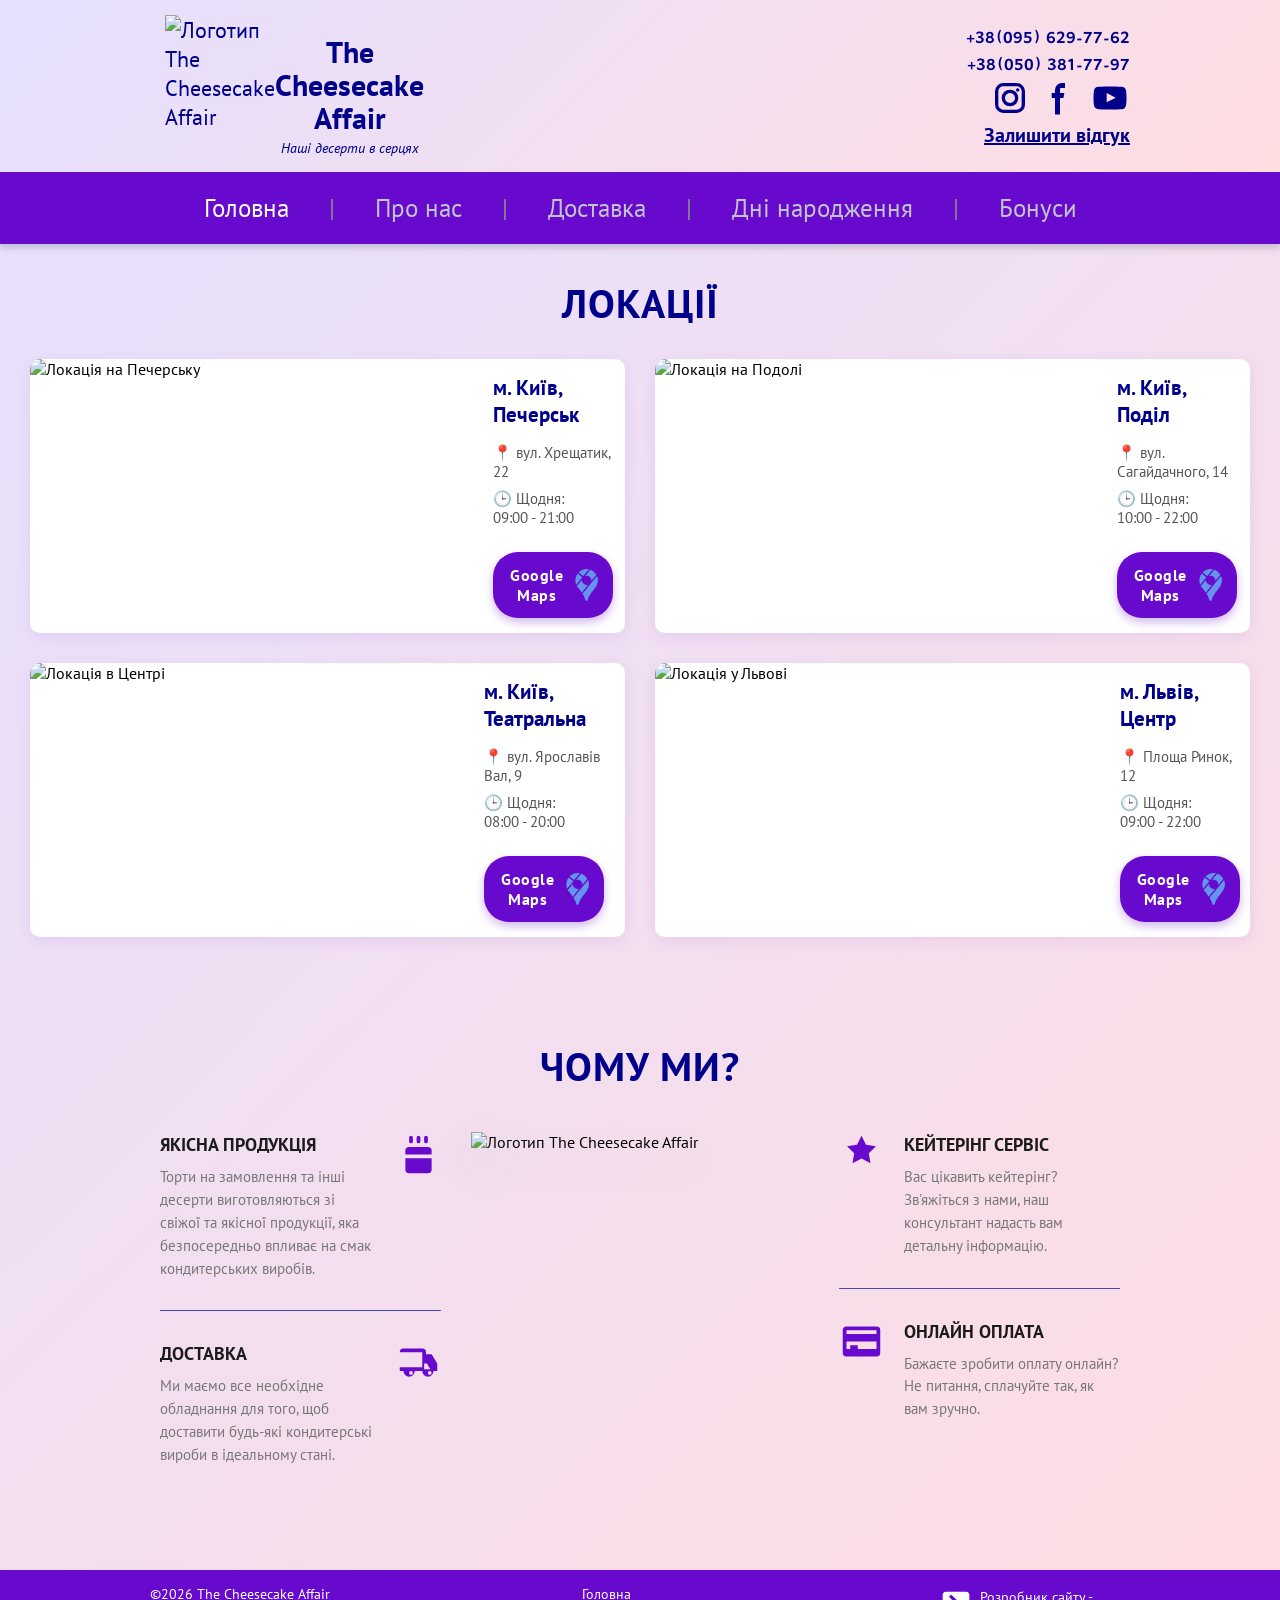
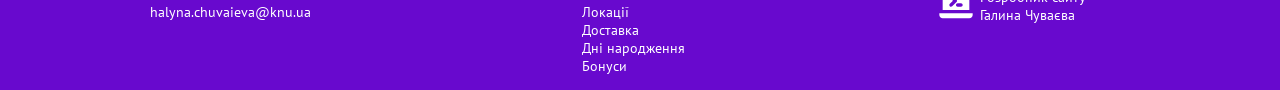
==== about-us.html @ 84120f02 "add delivery page" ====
<!DOCTYPE html>
<html lang="en">

<head>
    <meta charset="UTF-8">
    <meta name="viewport" content="width=device-width, initial-scale=1.0">
    <title>The Cheesecake Affair</title>

    <link rel="icon" type="image/png" href="https://pngimg.com/d/vinyl_PNG95.png">
    <link rel="stylesheet" href="./styles/header.css">
    <link rel="stylesheet" href="./styles/navbar.css">
    <link rel="stylesheet" href="./styles/slider.css">
    <link rel="stylesheet" href="./styles/content.css">
    <link rel="stylesheet" href="./styles/text-block.css">
    <link rel="stylesheet" href="./styles/footer.css">
    <link rel="stylesheet" href="./styles/pagination.css">
    <link rel="stylesheet" href="./styles/feedback.css">
    <link rel="stylesheet" href="./styles/list.css">
    <link rel="stylesheet" href="./styles/about-us.css">


     <link rel="preconnect" href="https://fonts.googleapis.com">
<link rel="preconnect" href="https://fonts.gstatic.com" crossorigin>
<link href="https://fonts.googleapis.com/css2?family=PT+Sans:ital,wght@0,400;0,700;1,400;1,700&display=swap" rel="stylesheet">
    

    <style>
        body {
            font-family: 'PT Sans', sans-serif;
            margin: 0;
            padding: 0;
            display: flex;
            flex-direction: column;
            justify-content: space-between;
            min-height: 100vh;
            background: linear-gradient(135deg, #e5e0ff 0%, #ffdde1 100%);
        }
        
        .hidden {
            display: none;
        }

        ul li a {
            text-decoration: none;
            color: #222;
            transition: transform 0.2s ease, color 0.2s ease;
            display: inline-block;

        }

        ul li a:hover {
            transform: scale(1.05);
            color: #f3f0f0;
        }
    </style>
</head>

<body>
    <div class="overlay"></div>
    <header>
        <div class="logo_block">
            <img src="https://static.vecteezy.com/system/resources/previews/075/556/214/non_2x/blueberry-cheesecake-slice-creamy-dessert-bakery-style-treat-free-png.png" width="140" height="140" alt="Логотип The Cheesecake Affair">
            <div class="name">
                <h1 class="confectionery-name">The Cheesecake Affair</h1>
                <p class="text">Наші десерти в серцях</p>
            </div>
        </div>
        <div class="contact-block">
            <p class="phone">+38(095) 629-77-62</p>
            <p class="phone">+38(050) 381-77-97</p>
            <div class="socials">
                <a class="social-link">
                    <svg class="icon w-6 h-6 text-gray-800 dark:text-white" aria-hidden="true" xmlns="http://www.w3.org/2000/svg" width="40" height="40" fill="none" viewBox="0 0 24 24">
  <path fill-rule="evenodd" d="M3 8a5 5 0 0 1 5-5h8a5 5 0 0 1 5 5v8a5 5 0 0 1-5 5H8a5 5 0 0 1-5-5V8Zm5-3a3 3 0 0 0-3 3v8a3 3 0 0 0 3 3h8a3 3 0 0 0 3-3V8a3 3 0 0 0-3-3H8Zm7.597 2.214a1 1 0 0 1 1-1h.01a1 1 0 1 1 0 2h-.01a1 1 0 0 1-1-1ZM12 9a3 3 0 1 0 0 6 3 3 0 0 0 0-6Zm-5 3a5 5 0 1 1 10 0 5 5 0 0 1-10 0Z" clip-rule="evenodd"/>
</svg>

                </a>
                <a class="social-link">
                    <svg class="icon w-6 h-6 text-gray-800 dark:text-white" aria-hidden="true" xmlns="http://www.w3.org/2000/svg" width="40" height="40" fill="currentColor" viewBox="0 0 24 24">
  <path fill-rule="evenodd" d="M13.135 6H15V3h-1.865a4.147 4.147 0 0 0-4.142 4.142V9H7v3h2v9.938h3V12h2.021l.592-3H12V6.591A.6.6 0 0 1 12.592 6h.543Z" clip-rule="evenodd"/>
</svg>
                </a>
                <a class="social-link">
                    <svg class="icon w-6 h-6 text-gray-800 dark:text-white" aria-hidden="true" xmlns="http://www.w3.org/2000/svg" width="40" height="40" fill="currentColor" viewBox="0 0 24 24">
  <path  fill-rule="evenodd" d="M21.7 8.037a4.26 4.26 0 0 0-.789-1.964 2.84 2.84 0 0 0-1.984-.839c-2.767-.2-6.926-.2-6.926-.2s-4.157 0-6.928.2a2.836 2.836 0 0 0-1.983.839 4.225 4.225 0 0 0-.79 1.965 30.146 30.146 0 0 0-.2 3.206v1.5a30.12 30.12 0 0 0 .2 3.206c.094.712.364 1.39.784 1.972.604.536 1.38.837 2.187.848 1.583.151 6.731.2 6.731.2s4.161 0 6.928-.2a2.844 2.844 0 0 0 1.985-.84 4.27 4.27 0 0 0 .787-1.965 30.12 30.12 0 0 0 .2-3.206v-1.516a30.672 30.672 0 0 0-.202-3.206Zm-11.692 6.554v-5.62l5.4 2.819-5.4 2.801Z" clip-rule="evenodd"/>
</svg>

                </a>
            </div>
            <a class="feedback text" href="#">Залишити відгук</a>
        </div>
    </header>

    <nav class="navbar">
        <div class="burger-menu" id="burger-menu">
            <span></span>
            <span></span>
            <span></span>
        </div>
        <div class="menu">
            <ul>
                <li><a class="active" href="index.html">Головна</a></li>
                <li class="separator">|</li>
                <li><a href="about-us.html">Про нас</a></li>
                <li class="separator">|</li>
                <li><a href="delivery.html">Доставка</a></li>
                <li class="separator">|</li>
                <li><a href="#">Дні народження</a></li>
                <li class="separator">|</li>
                <li><a href="#">Бонуси</a></li>
            </ul>

        </div>
    </nav>
<h2 class="page-title">Локації</h2>
        <div class="locations-grid">
            <div class="loc-card" data-city="kyiv" data-district="pecherskyi">
                <div class="loc-img-wrapper">
                    <img src="https://images.unsplash.com/photo-1554118811-1e0d58224f24?auto=format&fit=crop&q=80&w=800" alt="Локація на Печерську" class="loc-img">
                </div>
                <div class="loc-info">
                    <h3>м. Київ, Печерськ</h3>
                    <p>
                        <span class="address">вул. Хрещатик, 22</span>
                        <span class="time">Щодня: <br />09:00 - 21:00</span>
                    </p>
<a href="https://maps.google.com" target="_blank" class="loc-btn">Google Maps <svg xmlns="http://www.w3.org/2000/svg" fill="#6495ED" x="0px" y="0px" width="50" height="50" viewBox="0 0 50 50">
<path d="M28.292 1.326C27.226 1.116 26.127 1 25 1c-4.71 0-8.98 1.93-12.06 5.04l6.92 5.592L28.292 1.326zM18.595 13.178L11.62 7.55C9.35 10.43 8 14.07 8 18c0 2.281.452 4.487 1.304 6.534L18.595 13.178zM22.608 11.432C23.353 11.159 24.154 11 25 11c3.87 0 7 3.13 7 7 0 .338-.032.667-.078.992l7.772-9.499c-2.058-3.539-5.348-6.268-9.285-7.595L22.608 11.432zM27.341 24.591C26.608 24.851 25.822 25 25 25c-3.87 0-7-3.13-7-7 0-.354.034-.7.084-1.039l-7.803 9.537c.386.666.809 1.315 1.289 1.932.37.5.87 1.14 1.45 1.89 1.267 1.633 2.959 3.816 4.59 6.164L27.341 24.591zM18.778 38.215c2.082 3.184 3.852 6.497 4.172 9.055.14.99.99 1.73 1.99 1.73 1.02 0 1.87-.75 1.99-1.75.61-4.83 6.57-12.48 9.78-16.6.56-.72 1.05-1.35 1.5-1.94C40.65 25.69 42 21.89 42 18c0-2.322-.471-4.536-1.319-6.555L18.778 38.215z"></path>
</svg></a>                </div>
            </div>

            <div class="loc-card" data-city="kyiv" data-district="podilskyi">
                <div class="loc-img-wrapper">
                    <img src="https://cdn.informator.ua/@dp/media/ua/2021/07/14/60ee869f8b6e09.24985753.jpg" alt="Локація на Подолі" class="loc-img">
                </div>
                <div class="loc-info">
                    <h3>м. Київ, Поділ</h3>
                    <p>
                        <span class="address">вул. Сагайдачного, 14</span>
                        <span class="time">Щодня: <br />10:00 - 22:00</span>
                    </p>
<a href="https://maps.google.com" target="_blank" class="loc-btn">Google Maps <svg xmlns="http://www.w3.org/2000/svg" fill="#6495ED" x="0px" y="0px" width="50" height="50" viewBox="0 0 50 50">
<path d="M28.292 1.326C27.226 1.116 26.127 1 25 1c-4.71 0-8.98 1.93-12.06 5.04l6.92 5.592L28.292 1.326zM18.595 13.178L11.62 7.55C9.35 10.43 8 14.07 8 18c0 2.281.452 4.487 1.304 6.534L18.595 13.178zM22.608 11.432C23.353 11.159 24.154 11 25 11c3.87 0 7 3.13 7 7 0 .338-.032.667-.078.992l7.772-9.499c-2.058-3.539-5.348-6.268-9.285-7.595L22.608 11.432zM27.341 24.591C26.608 24.851 25.822 25 25 25c-3.87 0-7-3.13-7-7 0-.354.034-.7.084-1.039l-7.803 9.537c.386.666.809 1.315 1.289 1.932.37.5.87 1.14 1.45 1.89 1.267 1.633 2.959 3.816 4.59 6.164L27.341 24.591zM18.778 38.215c2.082 3.184 3.852 6.497 4.172 9.055.14.99.99 1.73 1.99 1.73 1.02 0 1.87-.75 1.99-1.75.61-4.83 6.57-12.48 9.78-16.6.56-.72 1.05-1.35 1.5-1.94C40.65 25.69 42 21.89 42 18c0-2.322-.471-4.536-1.319-6.555L18.778 38.215z"></path>
</svg></a>                </div>
            </div>

            
            <div class="loc-card" data-city="lviv" data-district="halitskyi">
                <div class="loc-img-wrapper">
                    <img src="https://cdn.informator.ua/@dp/media/ua/2021/07/14/60ee8e97891278.03057909.jpg" alt="Локація в Центрі" class="loc-img">
                </div>
                <div class="loc-info">
                    <h3>м. Київ, Театральна</h3>
                    <p>
                        <span class="address">вул. Ярославів Вал, 9</span>
                        <span class="time">Щодня: <br />08:00 - 20:00</span>
                    </p>
                    <a href="https://maps.google.com" target="_blank" class="loc-btn">Google Maps <svg xmlns="http://www.w3.org/2000/svg" fill="#6495ED" x="0px" y="0px" width="50" height="50" viewBox="0 0 50 50">
<path d="M28.292 1.326C27.226 1.116 26.127 1 25 1c-4.71 0-8.98 1.93-12.06 5.04l6.92 5.592L28.292 1.326zM18.595 13.178L11.62 7.55C9.35 10.43 8 14.07 8 18c0 2.281.452 4.487 1.304 6.534L18.595 13.178zM22.608 11.432C23.353 11.159 24.154 11 25 11c3.87 0 7 3.13 7 7 0 .338-.032.667-.078.992l7.772-9.499c-2.058-3.539-5.348-6.268-9.285-7.595L22.608 11.432zM27.341 24.591C26.608 24.851 25.822 25 25 25c-3.87 0-7-3.13-7-7 0-.354.034-.7.084-1.039l-7.803 9.537c.386.666.809 1.315 1.289 1.932.37.5.87 1.14 1.45 1.89 1.267 1.633 2.959 3.816 4.59 6.164L27.341 24.591zM18.778 38.215c2.082 3.184 3.852 6.497 4.172 9.055.14.99.99 1.73 1.99 1.73 1.02 0 1.87-.75 1.99-1.75.61-4.83 6.57-12.48 9.78-16.6.56-.72 1.05-1.35 1.5-1.94C40.65 25.69 42 21.89 42 18c0-2.322-.471-4.536-1.319-6.555L18.778 38.215z"></path>
</svg></a>
                    </div>
            </div>
            <div class="loc-card" data-city="lviv" data-district="halitskyi">
                <div class="loc-img-wrapper">
                    <img src="https://cdn.informator.ua/@dp/media/ua/2021/07/14/60ee90564a2282.15821574.jpg" alt="Локація у Львові" class="loc-img">
                </div>
                <div class="loc-info">
                    <h3>м. Львів, Центр</h3>
                    <p>
                        <span class="address">Площа Ринок, 12</span>
                        <span class="time">Щодня: <br />09:00 - 22:00</span>
                    </p>
                    <a href="https://maps.google.com" target="_blank" class="loc-btn">Google Maps <svg xmlns="http://www.w3.org/2000/svg" fill="#6495ED" x="0px" y="0px" width="50" height="50" viewBox="0 0 50 50">
<path d="M28.292 1.326C27.226 1.116 26.127 1 25 1c-4.71 0-8.98 1.93-12.06 5.04l6.92 5.592L28.292 1.326zM18.595 13.178L11.62 7.55C9.35 10.43 8 14.07 8 18c0 2.281.452 4.487 1.304 6.534L18.595 13.178zM22.608 11.432C23.353 11.159 24.154 11 25 11c3.87 0 7 3.13 7 7 0 .338-.032.667-.078.992l7.772-9.499c-2.058-3.539-5.348-6.268-9.285-7.595L22.608 11.432zM27.341 24.591C26.608 24.851 25.822 25 25 25c-3.87 0-7-3.13-7-7 0-.354.034-.7.084-1.039l-7.803 9.537c.386.666.809 1.315 1.289 1.932.37.5.87 1.14 1.45 1.89 1.267 1.633 2.959 3.816 4.59 6.164L27.341 24.591zM18.778 38.215c2.082 3.184 3.852 6.497 4.172 9.055.14.99.99 1.73 1.99 1.73 1.02 0 1.87-.75 1.99-1.75.61-4.83 6.57-12.48 9.78-16.6.56-.72 1.05-1.35 1.5-1.94C40.65 25.69 42 21.89 42 18c0-2.322-.471-4.536-1.319-6.555L18.778 38.215z"></path>
</svg></a>
                    
                </div>
            </div>

        </div>

        <section class="why-us-section">
        <h2 class="page-title">Чому ми?</h2>
        <div class="why-us-container">

            <div class="why-us-col left-col">
                <div class="why-feature">
                    <div class="why-text">
                        <h3>Якісна продукція</h3>
                        <p>Торти на замовлення та інші десерти виготовляються зі свіжої та якісної продукції, яка безпосередньо впливає на смак кондитерських виробів.</p>
                    </div>
                    <div class="why-icon">
                        <svg viewBox="0 0 24 24"><path d="M12 6a1 1 0 0 0 1-1V3a1 1 0 0 0-2 0v2a1 1 0 0 0 1 1zm4 0a1 1 0 0 0 1-1V3a1 1 0 0 0-2 0v2a1 1 0 0 0 1 1zM8 6a1 1 0 0 0 1-1V3a1 1 0 0 0-2 0v2a1 1 0 0 0 1 1zm9 2H7a2 2 0 0 0-2 2v2h14v-2a2 2 0 0 0-2-2zm2 6H5v6a2 2 0 0 0 2 2h10a2 2 0 0 0 2-2v-6z"/></svg>
                    </div>
                </div>
                <div class="why-line"></div>
                <div class="why-feature">
                    <div class="why-text">
                        <h3>Доставка</h3>
                        <p>Ми маємо все необхідне обладнання для того, щоб доставити будь-які кондитерські вироби в ідеальному стані.</p>
                    </div>
                    <div class="why-icon">
                        <svg viewBox="0 0 24 24"><path d="M19 7h-3V6a2 2 0 0 0-2-2H4a2 2 0 0 0-2 2v10h2a3 3 0 0 0 6 0h4a3 3 0 0 0 6 0h2v-4l-3-5zM8 18a1 1 0 1 1 0-2 1 1 0 0 1 0 2zm10 0a1 1 0 1 1 0-2 1 1 0 0 1 0 2zm-1.5-6l1.8 3H15v-3h1.5zM2 14V6h12v8H2z"/></svg>
                    </div>
                </div>
            </div>

            <div class="why-us-image">
            <img src="https://static.vecteezy.com/system/resources/previews/075/556/214/non_2x/blueberry-cheesecake-slice-creamy-dessert-bakery-style-treat-free-png.png" width="140" height="140" alt="Логотип The Cheesecake Affair">
            </div>

            <div class="why-us-col right-col">
                <div class="why-feature">
                    <div class="why-icon">
                        <!-- Іконка Зірки (Кейтерінг) -->
                        <svg viewBox="0 0 24 24"><path d="M12 2l2.4 4.8 5.3.8-3.8 3.7.9 5.3-4.8-2.5-4.8 2.5.9-5.3-3.8-3.7 5.3-.8z"/></svg>
                    </div>
                    <div class="why-text">
                        <h3>Кейтерінг сервіс</h3>
                        <p>Вас цікавить кейтерінг? Зв'яжіться з нами, наш консультант надасть вам детальну інформацію.</p>
                    </div>
                </div>
                <div class="why-line"></div>
                <div class="why-feature">
                    <div class="why-icon">
                        <!-- Іконка Картки (Оплата) -->
                        <svg viewBox="0 0 24 24"><path d="M20 4H4a2 2 0 0 0-2 2v12a2 2 0 0 0 2 2h16a2 2 0 0 0 2-2V6a2 2 0 0 0-2-2zM4 6h16v2H4V6zm0 10v-4h16v4H4zm2-2h4v2H6v-2z"/></svg>
                    </div>
                    <div class="why-text">
                        <h3>Онлайн оплата</h3>
                        <p>Бажаєте зробити оплату онлайн? Не питання, сплачуйте так, як вам зручно.</p>
                    </div>
                </div>
            </div>

        </div>
    </section>

        <footer>
        <div>
            <a href="/index.html" class="confectionery-name">©2026 The Cheesecake Affair<br /></a>
            <a type="email">halyna.chuvaieva@knu.ua</a>
        </div>
        <div class="navigation">
            <ul>
                <li><a href="index.html">Головна</a></li>
                <li><a href="cart.html">Локації</a></li>
                <li><a href="delivery.html">Доставка</a></li>
                <li><a href="">Дні народження</a></li>
                <li><a href="">Бонуси</a></li>
            </ul>
        </div>
        <div class="contact-block">
            <a target="_blank" href="https://www.instagram.com/chuvaieva_halyna/"><svg class="w-6 h-6 text-gray-800 dark:text-white" aria-hidden="true" xmlns="http://www.w3.org/2000/svg" width="40" height="40" fill="currentColor" viewBox="0 0 24 24">
  <path fill-rule="evenodd" d="M4 5.78571C4 4.80909 4.78639 4 5.77778 4H18.2222C19.2136 4 20 4.80909 20 5.78571V15H4V5.78571ZM12 12c0-.5523.4477-1 1-1h2c.5523 0 1 .4477 1 1s-.4477 1-1 1h-2c-.5523 0-1-.4477-1-1ZM8.27586 6.31035c.38089-.39993 1.01387-.41537 1.4138-.03449l2.62504 2.5c.1981.18875.3103.45047.3103.72414 0 .27368-.1122.5354-.3103.7241l-2.62504 2.5c-.39993.3809-1.03291.3655-1.4138-.0344-.38088-.4-.36544-1.033.03449-1.4138L10.175 9.5 8.31035 7.72414c-.39993-.38089-.41537-1.01386-.03449-1.41379Z" clip-rule="evenodd"/>
  <path d="M2 17v1c0 1.1046.89543 2 2 2h16c1.1046 0 2-.8954 2-2v-1H2Z"/>
</svg></a>

            <p>Розробник сайту - Галина Чуваєва</p>
            </ul>
        </div>
    </footer>


    <div class="feedback-container">
        <button class="close-window">✖</button>
        <form class="feedback-form">
            <h2>Feedback</h2>

            <label for="name">Name *</label>
            <input type="text" placeholder="Enter your name" required>
            <label for="phone">Phone number *</label>
            <input type="phone" placeholder="Enter your number" required>
            <label for="email">Email *</label>
            <input type="email" placeholder="Enter your email" required>
            <label for="message">Comment *</label>
            <textarea type="message" name="" id=""></textarea>
            <button class="feedback-send" place="Leave the comment">Send</button>
        </form>
    </div>
<script src="./script.js"></script>

</body>

</html>
---- styles/header.css ----
@font-face {
    font-family: 'MyPhoneFont';
    src: url('../fonts/Ramsina-Regular.woff') format('woff');
    font-weight: normal;
    font-style: normal;
}

header {
    position: relative;
    left: 0;
    top: 0;
    margin: 0;
    width: 100%;
    background-color: white;
    display: flex;
    flex-direction: row;
    gap: 10px;
    justify-content: space-between; 
    box-sizing: border-box; 
    
    padding: 0 max(10px, calc(50vw - 490px));
    color:#00008b;
    background: linear-gradient(135deg, #e5e0ff 0%, #ffdde1 100%);
}

.overlay {
    background-color: rgba(23, 23, 27, 0.7);
    position: fixed;
    top: 0;
    left: 0;
    width: 100%;
    height: 100%;
    z-index: 998;
    display: none;
}


header .logo {
    width: 7rem;
    height: 7rem;
}

.confectionery-name {
    font-size: 30px;
    text-align: center;
    margin-bottom: 0; /* Важливо: прибираємо стандартний відступ браузера */
    line-height: 1.1; /* Робимо рядки трохи щільнішими */
}

/* 2. Налаштовуємо сам підпис (припускаємо, що він має клас .text і лежить усередині .name) */
header .name .text {
    font-size: 14px; /* Маленький розмір (як ви просили раніше) */
    font-style: italic; /* Робимо курсивом */
    text-align: center; /* Центруємо відносно заголовка */
    margin-top: 5px; /* Робимо акуратний мінімальний відступ від головного заголовка */
    margin-bottom: 0;
    font-weight: normal; /* Щоб підпис не був жирним, якщо раптом успадкував стилі */
}

.phone{
    font-size: 25px;
    margin: 0;
    font-family: 'MyPhoneFont', sans-serif;
}

header .logo_block {
    width: 25%;
    display: flex;
    flex-direction: row;
    color: #00008b;
    font-size: 1.4rem;
    margin: 15px;
}


header .name {
    display: flex;
    flex-direction: column;
    justify-content: center;
}

header .text {
    margin: 0;
    font-family: 'PT Sans', sans-serif;
}


header .contact-block {
    width: 25%;
    display: flex;
    flex-direction: column;
    align-items: end;
    justify-content: center;
    margin: 15px 0;
}

header .contact-block .socials {
    width: 100%;
    display: flex;
    justify-content: right;
    flex-direction: row;
    align-items: center;
    color: #373a46;
    gap: 10px;
}

.social-link{
    display: block;
    cursor: pointer;
    transition: transform 0.2s ease, box-shadow 0.2s ease;
}


.icon{
    fill:#00008b;
    transition: fill 250ms cubic-bezier(0.075, 0.82, 0.165, 1);
}

.icon:hover{
    fill: #6495ED;
}


header .contact-block .text {
    color: #00008b;
    font-size: 20px;
    font-weight: 700;
    transition: color 250ms cubic-bezier(0.075, 0.82, 0.165, 1)
}
header .contact-block .text:hover{
    color: #6495ED;
}

@media (max-width: 1024px) {
    header .logo_block {
        width: 40%;
        margin: 15px;
    }
    header .contact-block {
        width: 40%;
        margin: 15px;
    }
    .confectionery-name {
        font-size: 24px;
    }
    .phone {
        font-size: 20px;
    }
}

/* --- ПЛАНШЕТ (768px): Залишаємо в рядок, але робимо компактнішим --- */
@media (max-width: 768px) {
    header {
        flex-direction: row; /* Тримаємо в рядку */
        align-items: center;
        padding: 10px;
    }

    header .logo_block {
        width: auto;
        flex-direction: row; /* Логотип і назва поруч */
        align-items: center;
        margin: 0;
        gap: 10px;
    }

    header .logo {
        width: 4.5rem; /* Зменшуємо лого, щоб все влізло */
        height: 4.5rem;
        margin: 0;
    }

    .confectionery-name {
        font-size: 20px;
        text-align: left;
    }

    header .name .text {
        font-size: 12px;
        text-align: left;
    }

    header .contact-block {
        width: auto;
        align-items: flex-end; /* Вирівнюємо контакти по правому краю */
        margin: 0;
        gap: 2px;
    }

    .phone {
        font-size: 16px; /* Зменшуємо шрифт телефону */
    }

    header .contact-block .socials svg {
        width: 28px;
        height: 28px;
    }

    header .contact-block .text {
        font-size: 14px;
    }
}

/* --- ТЕЛЕФОН (до 600px): Перетворюємо на колонку --- */
@media (max-width: 480px) {
    header {
        flex-direction: column;
        align-items: center;
        padding: 20px 10px;
        gap: 15px;
    }

    header .logo_block {
        width: 100%;
        flex-direction: column; /* На телефоні лого над назвою */
        align-items: center;
    }

    header .logo {
        width: 5.5rem;
        height: 5.5rem;
        margin-bottom: 10px;
    }

    .confectionery-name {
        font-size: 26px;
        text-align: center;
    }

    header .name .text {
        text-align: center;
        font-size: 14px;
    }

    header .contact-block {
        width: 100%;
        align-items: center; /* Центруємо контакти */
    }

    header .contact-block .socials {
        justify-content: center;
        margin: 10px 0;
    }

    .phone {
        font-size: 20px; 
    }
}
---- styles/navbar.css ----
/*NAVBAR*/
nav {
    width: 100%;
    background-color: #6809CE;
    box-shadow: 0 4px 6px rgba(57, 68, 86, 0.227);
    font-family: "PT Sans", sans-serif;
    box-sizing: border-box;
    padding: 0 max(10px, calc(50vw - 490px));
}

nav .menu ul {
    display: flex;
    flex-direction: row;
    justify-content: center; 
    align-items: center;
    list-style-type: none;
    padding: 20px 0; 
    font-size: 25px;
    margin: 0;
    gap: 40px;
}

nav .menu ul li a {
    color: rgb(193, 196, 203);
    text-decoration: none;
    
    transition: transform 0.2s ease, color 0.1s ease;
}

nav .menu ul li a:hover {
    color: #ffffff;
}

nav .menu ul li.separator {
    color: #888;
    user-select: none;
    pointer-events: none;
}

.menu ul li a.active {
    color: #ffffff;
}

/*Adaptive styles*/
@media (max-width: 1024px) {
    /*NAVBAR*/
}

@media (max-width: 768px) {

    /*NAVBAR*/
    nav .menu ul {
        gap: 20px;
    }
}

@media (max-width: 480px) {

    /*NAVBAR*/
    nav .menu ul {
        gap: 12px;
        padding: 15px;
    }

    nav .menu ul li a {
        font-size: 1.05rem;
    }
}

/* Базові стилі бургера (прихований на ПК) */
.burger-menu {
    display: none;
    flex-direction: column;
    justify-content: space-around;
    width: 30px;
    height: 25px;
    cursor: pointer;
    margin: 15px auto;
    z-index: 1000;
}

.burger-menu span {
    display: block;
    width: 100%;
    height: 3px;
    background-color: #fff;
    border-radius: 3px;
    transition: all 0.3s ease;
}

/* --- Адаптив для планшетів та телефонів --- */
@media (max-width: 480px ) {
    nav.navbar {
        position: relative; /* Щоб меню випадало відносно nav */
        padding: 5px 20px;
        display: flex;
        justify-content: flex-end; /* Бургер праворуч */
    }

    .burger-menu {
        display: flex;
    }

    /* Ховаємо меню за замовчуванням */
    nav .menu {
        position: absolute;
        top: 100%;
        left: 0;
        width: 100%;
        background-color: #6809CE;
        box-shadow: 0 10px 10px rgba(0,0,0,0.2);
        max-height: 0; /* Висота 0 для плавного відкриття */
        overflow: hidden;
        transition: max-height 0.4s ease-in-out;
        z-index: 999;
    }

    /* Клас, який додаватиме JS для відкриття меню */
    nav .menu.open {
        max-height: 400px;
    }

    /* Робимо список вертикальним */
    nav .menu ul {
        flex-direction: column;
        gap: 15px;
        padding: 20px 0;
    }

    /* Ховаємо вертикальні роздільники "|" на телефоні */
    nav .menu ul li.separator {
        display: none;
    }

    /* Анімація перетворення бургера на хрестик */
    .burger-menu.active span:nth-child(1) {
        transform: translateY(11px) rotate(45deg);
    }
    .burger-menu.active span:nth-child(2) {
        opacity: 0;
    }
    .burger-menu.active span:nth-child(3) {
        transform: translateY(-11px) rotate(-45deg);
    }
}
---- styles/slider.css ----
/*SLIDER*/
.slider {
    position: relative;
    width: 100%;
    margin: auto;
    overflow: hidden;
    margin: 0;
}

.slides {
    height: 500px;
    position: relative;
}

.slide {
    position: absolute;
    height: 100%;
    width: 100%;
    opacity: 0;
    transition: opacity 1s ease;
    z-index: 0;
    object-fit: cover;
}

.slide.active {
    opacity: 1;
    z-index: 1;
}

.slide img {
    width: 100%;
    height: 100%;
    object-fit: cover;
}

.left-arrow,
.right-arrow {
    position: absolute;
    z-index: 4;
    top: 0;
    height: 100%;
    width: 4%;
    background-color: rgba(54, 57, 65, 0);
    margin: 0;
    padding: 0;
    transition: background-color 0.4s ease;
}

.prev,
.next {
    position: absolute;
    top: 50%;
    transform: translateY(-50%);
    color: white;
    font-size: 1.7rem;
    text-decoration: none;
    transition: transform 0.2s ease;
}

.right-arrow {
    right: 0;
}

.left-arrow {
    left: 0;
}

.prev {
    left: 12px;
}

.next {
    right: 12px;
}

.right-arrow:hover,
.left-arrow:hover {
    background-color: #2c303e8e;
}

.prev:hover,
.next:hover {
    transform: translateY(-50%) scale(1.2);
}

.dots {
    text-align: center;
    position: absolute;
    width: 100%;
    bottom: 1rem;
    z-index: 2;
}

.dot {
    display: inline-block;
    width: 10px;
    height: 10px;
    margin: 0 5px;
    background-color: #d6dee8;
    border-radius: 50%;
    cursor: pointer;
}

.dot.active {
    background-color: #3b4045;
}

/*Adaptive styles*/
@media (max-width: 1024px) {
    /*SLIDER*/

    .slides {
        height: 400px;
    }

    .left-arrow,
    .right-arrow {
        width: 6%;
    }

    .prev,
    .next {
        font-size: 1.5rem;
    }

    .prev {
        left: 12px;
    }

    .next {
        right: 12px;
    }

}

@media (max-width: 768px) {

    /*SLIDER*/
    .slides {
        height: 300px;
    }

    .left-arrow,
    .right-arrow {
        width: 3.2rem;
    }

    .prev,
    .next {
        font-size: 1.4rem;
    }

    .prev {
        left: 25%;
    }

    .next {
        right: 25%;
    }


}

@media (max-width: 480px) {

    /*SLIDER*/
    .slides {
        height: 220px;
    }

    .left-arrow,
    .right-arrow {
        width: 2rem;
    }

    .prev,
    .next {
        font-size: 1.2rem;
    }

    .prev {
        left: 15%;
    }

    .next {
        right: 15%;
    }

    .dot {
        width: 8px;
        height: 8px;
    }

}
---- styles/content.css ----
/*CONTENT*/
content {
    width: 100%;
    display: flex;
    flex-direction: column;
    justify-content: center;
    align-items: center;
    margin: 0;
}

content .container {
    /*to keep items and list as the whole component*/
    width: 90%;
    background-color: rgb(237, 240, 244);
    display: flex;
    flex-direction: row;
    justify-content: center;
    align-items: start;
    padding: 10px 0;
}



/* --- Основний контейнер --- */
content .items-wrapper {
    display: flex;
    flex-direction: column;
    align-items: center;
    justify-content: center;
    width: 100%;
    max-width: 900px;
    margin: 0 auto;
    padding: 20px;
    box-sizing: border-box;
}

content .items_container {
    width: 100%;
    display: flex;
    flex-wrap: wrap; /* Дозволяє карткам переноситися на новий рядок */
    justify-content: flex-start; /* Вирівнювання карток по лівому краю */
    gap: 20px; /* Відстань між картками */
}

/* --- Дизайн картки товару --- */
.items_container .item {
    /* Розрахунок: 100% ширини мінус 2 відступи по 20px, поділено на 3 картки */
    width: calc((100% - 40px) / 3); 
    background: linear-gradient(135deg, #e5e0ff 0%, #ffdde1 100%);
    border: 1px solid #7a7a7a;
    border-radius: 0;
    display: flex;
    flex-direction: column;
    padding: 15px;
    color: #222;
    box-sizing: border-box;
    transition: box-shadow 0.2s ease;
}

.item:hover {
    box-shadow: 0 4px 10px rgba(0, 0, 0, 0.25);
}

/* Зображення */
.items_container .item img {
    width: 100%;
    object-fit: cover;
    border-radius: 0;
    aspect-ratio: 1 / 1;
    margin-bottom: 15px;
    background-color: #a0a0a0;
}

/* Текстова частина */
.items_container .item h2 {
    margin: 0 0 5px 0;
    font-size: 1.1rem;
    font-family: "PT Sans", sans-serif;
    font-weight: 700;
    text-align: left;
    color: #1a1a1a;
    line-height: 1.2;
}

.items_container .item h4 {
    margin: 0 0 15px 0;
    font-size: 0.9rem;
    font-weight: normal;
    text-align: left;
    color: #333;
}

/* --- Блок з ціною та кнопкою --- */
.items_container .item .buy-wrapper {
    width: 100%;
    display: flex;
    justify-content: space-between;
    align-items: center;
    margin-top: auto;
}

.price {
    font-size: 1.5rem;
    font-weight: bold;
    color: #00008b;
    font-family: "DM Sans", sans-serif;
}

.price p {
    margin: 0;
}

.items_container .item .buy button {
    background-color: transparent;
    border: none;
    color: #333;
    cursor: pointer;
    padding: 0;
    font-size: 0; 
    transition: transform 0.2s ease;
}

.items_container .item .buy button:hover {
    transform: scale(1.1);
}

.items_container .item .buy button::after {
    font-size: 1.8rem;
}

/* --- Блок з текстом під картками (дві колонки) --- */
content .container {
    display: flex;
    background-color: rgba(255, 255, 255, 0.5); /* Напівпрозорий білий */

    justify-content: space-between;
    gap: 40px; /* Відстань між колонками тексту */
    width: 100%;
    max-width: 1200px; /* Така ж максимальна ширина, як і у контейнера карток */
    margin: 3rem auto 0 auto; /* Центрування та відступ від пагінації */
    padding: 2rem 20px; /* Відступ всередині (зверху/знизу та по боках) */
    border-top: 1px solid #666; /* Горизонтальна смуга зверху */
    box-sizing: border-box;
}
.container.text-container {
    background-color: transparent;
    display: flex;
    flex-direction: row; /* Вишиковуємо в рядок на великих екранах */
    gap: 40px; /* Красивий відступ між колонками */
    align-items: flex-start; /* Вирівнюємо обидві колонки по верхньому краю */
    padding: 30px 10px 0 10px; /* Відступ всередині контейнера */
    margin: 40px auto; /* Відступ від карток до тексту */
    border-top: 1px solid #a0a0a0; /* Тонка лінія зверху, як на макеті */
    width: 100%;
    max-width: 980px; /* Тримаємо ширину в межах макета */
    box-sizing: border-box;
}

content .text-content {
    flex: 1; /* Змушує обидві колонки займати рівно по 50% вільного місця */
    font-size: 14px;
    line-height: 22px; /* Інтервал за вимогами лаби */
    color: #333;
    text-align: left;
    margin: 0; 
    padding: 0; 
}

/* Примусово обнуляємо старі відступи, щоб текст не "з'їжджав" */
.container .text-content.first,
.container .text-content.second {
    margin: 0; 
    padding: 0;
}

content .text-content p {
    margin: 0;
}

/* --- АДАПТИВНІСТЬ ДЛЯ ТЕКСТУ --- */
@media (max-width: 768px) {
    .container.text-container {
        flex-direction: column; /* На планшетах і телефонах складаємо в колонку */
        gap: 20px; /* Робимо відступ між абзацами меншим */
        padding-top: 20px;
    }
}

/* ========================================= */
/* --- Адаптивність для текстового блоку --- */
/* ========================================= */

@media (max-width: 1024px) {
    /* Планшети */
    content .container {
        width: 90%; /* Збігається з шириною контейнера карток на планшетах */
        gap: 30px;
    }
}

@media (max-width: 768px) {
    /* Великі смартфони */
    content .container {
        width: 95%; /* Збігається з шириною контейнера карток на телефонах */
        flex-direction: column; /* Текст стає в одну колонку один під одним */
        gap: 20px;
        padding: 1.5rem 10px;
        margin-top: 2rem;
    }
    
    /* На телефонах другий блок тексту зазвичай приховували в попередньому коді,
       але якщо хочете залишити обидва один під одним - видаліть наступні 3 рядки */
    .container .second {
        display: block; 
    }
}

@media (max-width: 480px) {
    /* Малі смартфони */
    content .container {
        width: 100%;
        padding: 1.5rem 15px;
    }
}
/* ========================================= */
/* --- Адаптивність під 3 типи екранів --- */
/* ========================================= */

/* 1. Планшети (від 769px до 1024px) - 2 картки в ряд */
@media (max-width: 1024px) {
    content .items-wrapper {
        width: 90%;
    }

    content .items_container {
        gap: 15px;
    }

    .items_container .item {
        /* 100% мінус 1 відступ 15px, поділено на 2 */
        width: calc((100% - 15px) / 2); 
    }

    .price {
        font-size: 1.3rem;
    }

    .items_container .item h2 {
        font-size: 1rem;
    }
}

/* 2. Великі смартфони (від 481px до 768px) - 2 картки в ряд, менші відступи */
@media (max-width: 768px) {
    content .items-wrapper {
        width: 95%;
        padding: 15px 10px;
    }

    content .items_container {
        gap: 12px;
    }

    .items_container .item {
        /* 100% мінус 1 відступ 12px, поділено на 2 */
        width: calc((100% - 12px) / 2);
        padding: 12px;
    }

    .items_container .item img {
        margin-bottom: 12px;
    }

    .price {
        font-size: 1.2rem;
    }

    .items_container .item h2 {
        font-size: 0.95rem;
    }

    .items_container .item h4 {
        font-size: 0.85rem;
        margin-bottom: 12px;
    }

    .items_container .item .buy button::after {
        font-size: 1.5rem;
    }
}

/* 3. Малі смартфони (до 480px) - 1 картка в ряд */
@media (max-width: 480px) {
    content .items_container {
        gap: 10px;
    }

    .items_container .item {
        /* Картка займає всю ширину контейнера */
        width: 100%; 
        padding: 15px;
    }

    .price {
        font-size: 1.3rem;
    }

    .items_container .item h2 {
        font-size: 1rem;
    }

    .items_container .item h4 {
        font-size: 0.9rem;
        margin-bottom: 10px;
    }

    .items_container .item .buy button::after {
        font-size: 1.6rem;
    }
}
---- styles/text-block.css ----
/*TEXT*/
.container .text-content {
    margin: 0px 2rem;
    padding: 1rem 1rem;
}

.container .text-content p {
    line-height: 1.6;
    font-size: 1rem;
    color: #333;
}

.container .text-content.second {
    margin-left: auto;
}

.container .text-content.first {
    margin-right: auto;
}

/*Adaptive styles*/
@media (max-width: 1024px) {
    /*TEXT*/
}

@media (max-width: 768px) {

    /*TEXT*/
    .buy-wrapper:hover .price {
        transform: scale(0.7);
    }

    .container .text-content {
        padding: 0 0.6rem;
    }

}

@media (max-width: 480px) {
    /*TEXT*/
}
---- styles/footer.css ----
/*FOOTER*/
 footer {
     width: 100%;
    color:#fff;
    background-color: #6809CE;
    box-shadow: 0 4px 6px rgba(57, 68, 86, 0.227);
     display: flex;
     flex-direction: row;
     justify-content: space-between;
     padding: 15px max(10px, calc(50vw - 490px));
     font-family: "PT Sans", sans-serif;
     box-sizing: border-box;
     font-size: 14px;

 }

 footer ul {
     list-style-type: none;
     padding: 0;
     margin: 0;
 }

 footer ul li {
     margin: 0;
 }

 footer ul li a {
    color: inherit;
 }

 footer h3 {
     margin: 16px 0 0 0;
     padding: 0;
 }

 footer .contact-block p {
     margin: 0;
     padding-top: 3px;
     max-width: 150px;
 }
footer .contact-block{
    display: flex;
    gap: 4px;
}
footer a{
    cursor: pointer;
    color: #fff;
    text-decoration: none;
    transition: color 250ms cubic-bezier(0.075, 0.82, 0.165, 1);
}
footer a:hover, footer .confectionery-name:hover{
    color: #6495ED;
}
footer .confectionery-name{
    cursor: pointer;
    font-size: 14px;
    margin: 0;
    transition: color 250ms cubic-bezier(0.075, 0.82, 0.165, 1);
}

 /*Adaptive styles*/
 @media (max-width: 1024px) {
     /*FOOTER*/
 }

 @media (max-width: 768px) {

     /*FOOTER*/
     footer ul li a,
     footer h3,
     footer p {
         font-size: 0.9rem;
     }

     footer h3 {
         align-self: center;
     }

     footer .contact-block ul {
         margin: 10px 0;
     }

 }

 @media (max-width: 480px) {

     /*FOOTER*/
     footer .navigation {
         display: none;
     }
 }
---- styles/pagination.css ----
.pagination {
    display: flex;
    justify-content: center;
    align-items: baseline; /* Вирівнювання цифр по нижній лінії тексту */
    margin: 3rem 0 0 0;
    gap: 20px; /* Збільшений відступ між цифрами, як на фото */
    flex-wrap: wrap;
}

.pagination button {
    background: transparent; /* Прозорий фон */
    color: #00008b; /* Приглушений сірий колір неактивних цифр */
    border: none;
    padding: 5px; /* Невеликий відступ лише для зручності кліку */
    cursor: pointer;
    font-size: 1.2rem;
    font-family: inherit;
    transition: all 0.2s ease;
}

.pagination button:hover:not(.active) {
    font-weight: 700;
    transform: scale(1.1);
}

.pagination button.active {
    background: transparent;
    color: #00008b; /* Темніший колір активної сторінки */
    font-size: 1.8rem; /* Помітно більший розмір, як на референсі */
    font-weight: bold;
    box-shadow: none; /* Прибираємо тінь з попереднього коду */
    padding: 0 5px;
}

/* ========================================= */
/* --- Адаптивність під 3 типи екранів --- */
/* ========================================= */

@media (max-width: 1024px) {
    /* Планшети */
    .pagination {
        gap: 15px;
    }
    .pagination button {
        font-size: 1.1rem;
    }
    .pagination button.active {
        font-size: 1.6rem;
    }
}

@media (max-width: 768px) {
    /* Великі смартфони */
    .pagination {
        gap: 12px;
        margin: 2rem 0 0 0;
    }
    .pagination button {
        font-size: 1rem;
    }
    .pagination button.active {
        font-size: 1.4rem;
    }
}

@media (max-width: 480px) {
    /* Малі смартфони */
    .pagination {
        gap: 10px;
    }
    .pagination button {
        font-size: 0.9rem;
    }
    .pagination button.active {
        font-size: 1.3rem;
    }
}
---- styles/feedback.css ----
/*FEEDBACK*/
.feedback {
    font-family: 'PT Sans', sans-serif;
}

.feedback-container {
    position: fixed;
    width: 28rem; 
    top: 50%;
    left: 50%;
    transform: translate(-50%, -50%);
    background-color: #ffffff;
    box-shadow: 0px 0px 15px rgba(0, 0, 0, 0.2); 
    z-index: 999;
    opacity: 0;
    visibility: hidden;
    transition: opacity 0.2s ease, visibility 0.2s ease;
    font-family: 'PT Sans', sans-serif;
    box-sizing: border-box;
}

.feedback-container.show {
    opacity: 1;
    visibility: visible;
}


.feedback-container .close-window {
    position: absolute;
    top: 0;
    right: 0;
    color: white;
    background-color: #6809CE;
    border: none;
    margin: 0;
    padding: 8px 12px;
    cursor: pointer;
    font-size: 1rem;
    transition: background-color 0.2s;
}

.feedback-container .close-window:hover {
    background-color: #3a0571;
}

.feedback-form {
    display: flex;
    flex-direction: column;
    padding: 40px 50px; 
}

.feedback-container h2 {
    font-size: 1.3rem;
    margin: 0 0 30px 0;
    color: #6809CE;
    text-transform: uppercase;
    text-align: center;
    font-weight: 700;
}

/* Лейбли по центру */
.feedback-container label {
    font-size: 0.8rem;
    color: #6809CE;
    margin-bottom: 5px;
    text-align: center;
}

/* Поля вводу */
.feedback-container input,
.feedback-container textarea {
    background-color: #ffffff;
    border: 1px solid #cccccc; /* Тонкий світло-сірий бордер */
    margin-bottom: 20px;
    border-radius: 0; /* Прямі кути */
    font-size: 0.9rem;
    padding: 0 10px;
    font-family: inherit;
    outline: none;
    transition: border-color 0.2s, box-shadow 0.2s;
}

.feedback-container input {
    height: 2.5rem;
}

.feedback-container textarea {
    min-width: 100%;
    max-width: 100%;
    min-height: 6rem;
    margin-bottom: 30px;
    padding: 10px;
    resize: vertical;
}

/* Кнопка відправки */
.feedback-container .feedback-send {
    width: auto;
    align-self: center; /* Центруємо саму кнопку */
    border: none;
    padding: 10px 30px;
    background-color: #6809CE; /* Темно-сірий колір, як на макеті */
    color: white;
    border-radius: 0;
    font-size: 0.9rem;
    font-weight: bold;
    cursor: pointer;
    transition: background-color 0.2s;
}

.feedback-container .feedback-send:hover {
    background-color: #3a0571;
}

/* ========================================= */
/* --- Стилізація стану помилки --- */
/* ========================================= */

/* Поля стають червоними ТІЛЬКИ якщо форма має клас .submitted і поле невалідне (порожнє або з помилкою) */
.feedback-form.submitted input:invalid,
.feedback-form.submitted textarea:invalid {
    border: 1px solid #ff4d4d;
    box-shadow: inset 0 0 3px rgba(255, 77, 77, 0.2), 0 0 5px rgba(255, 77, 77, 0.4);
}

/* Якщо поле порожнє після спроби відправки, змінюємо колір плейсхолдера */
.feedback-form.submitted input:invalid::placeholder,
.feedback-form.submitted textarea:invalid::placeholder {
    color: #ff6b6b;
    font-style: italic;
    font-size: 0.85rem;
}

/* ========================================= */
/* --- Адаптивність --- */
/* ========================================= */

@media (max-width: 768px) {
    .feedback-container {
        width: 25rem;
    }
    .feedback-form {
        padding: 30px 40px;
    }
}

@media (max-width: 480px) {
    .feedback-container {
        width: 90%;
    }
    .feedback-form {
        padding: 25px 20px;
    }
}
---- styles/list.css ----
.list_container {
    margin-left: 50px;
    margin-top: 50px;
    width: 250px; 
    font-family: 'PT Sans', sans-serif; /* Шрифт згідно умов лаби */
}

.left-menu {
    list-style-type: none;
    padding: 0;
    margin: 0;
}

.left-menu > li {
    margin-bottom: 12px; 
}

.left-menu a {
    text-decoration: none;
    color: #6809CE; 
    font-size: 16px; 
    display: inline-block;
}


.left-menu a.active-main {
    text-decoration: underline; 
    font-weight: 800;
}

.sub-menu {
    color: #6495ED;
    list-style-type: square; 
    margin-top: 8px;
    margin-left: 25px; 
    padding-left: 0;
}

.sub-menu li {
    margin-bottom: 8px; /* Відстань між підпунктами */
}

.sub-menu a {
    font-size: 14px; /* Трохи менший шрифт для підпунктів */
    color: #6495ED;
}

/* Стиль для активного підпункту (Чизкейки Нью-Йорк) */
.sub-menu a.active-sub {
    font-weight: bold; 
    text-decoration: underline;
}

/* Ефекти при наведенні миші (Hover) */
.left-menu a:hover {
    color: #00008b;
}
.menu-download{
    margin-left: 10px;
    display: block;
    margin-top: 80px;
}
.menu-img{
    padding-left: 40px;
}
.download{
    margin:0;
    text-align: center;
    font-weight: 700;
    font-size: 18px;
}

/* Адаптив для лівого списку категорій */
@media (max-width: 768px) {
    .list_container {
        margin: 20px auto; /* Центруємо блок */
        width: 100%;       /* Займає всю ширину */
        text-align: center; /* Текст по центру для зручності на телефоні */
    }

    .left-menu {
        display: flex;
        flex-wrap: wrap;
        justify-content: center;
        gap: 15px;
    }

    .sub-menu {
        margin-left: 0;
        list-style-type: none; /* Прибираємо квадратики на мобільному */
    }

    .menu-download {
        margin-top: 30px;
        display: flex;
        flex-direction: column;
        align-items: center;
    }

    .menu-img {
        padding-left: 0;
    }
}
---- styles/about-us.css ----
/* ========================================= */
/* --- ДИЗАЙН КАРТОК ЛОКАЦІЙ (FLEXBOX) --- */
/* ========================================= */
.locations-main {
    width: 100%;
    max-width: 980px; 
    margin: 40px auto;
    padding: 0 10px;
    box-sizing: border-box;
    font-family: 'PT Sans', sans-serif;
    flex-grow: 1; 
}

.page-title {
    text-align: center;
    color: #00008b;
    font-size: 2.5rem; /* Зробимо заголовок трохи більшим і виразнішим */
    margin-bottom: 30px;
    text-transform: uppercase; /* Додаємо стилю */
    letter-spacing: 1px;
}

/* Фільтри */
.filter-section {
    display: flex;
    justify-content: center;
    gap: 20px;
    margin-bottom: 40px;
    flex-wrap: wrap; 
}

.filter-section select {
    padding: 10px 15px;
    font-size: 1rem;
    border: 1px solid #7a7a7a;
    border-radius: 5px;
    background-color: white;
    color: #333;
    font-family: inherit;
    outline: none;
    cursor: pointer;
    min-width: 200px;
}

/* Сітка карток (Переписана на Flexbox) */
.locations-grid {
    padding: 0 30px;
margin: 0 auto 40px auto; 
  display: flex;
    flex-wrap: wrap; /* Дозволяє карткам переноситися на новий рядок */
    gap: 30px; /* Збільшені відступи, як ми робили раніше */
    justify-content: flex-start; /* Вирівнюємо картки по лівому краю */
}

.loc-card {
    /* МАГІЯ FLEXBOX: 100% ширини мінус два відступи по 45px (90px), поділено на 3 картки */
    flex: 0 0 calc((100% - 30px) / 2);
    box-sizing: border-box;
    
    background: #ffffff;
    border: none; 
    border-radius: 10px; 
    overflow: hidden; 
    display: flex;
    box-shadow: 0 4px 15px rgba(104, 9, 206, 0.08); 
    transition: transform 0.3s ease, box-shadow 0.3s ease;
}

/* Ефект підняття картки при наведенні миші */
.loc-card:hover {
    transform: translateY(-8px);
    box-shadow: 0 12px 25px rgba(104, 9, 206, 0.15); 
}

/* Контейнер для картинки (потрібен для ефекту зуму) */
.loc-img-wrapper {
    width: 100%;
    overflow: hidden; 
}

.loc-img {
    width: 100%;
    height: 100%;
    min-width: 350px;
    object-fit: cover;
    transition: transform 0.5s ease; 
}

/* Збільшуємо картинку, коли мишка на картці */
.loc-card:hover .loc-img {
    transform: scale(1.08); 
}

/* Текстовий блок */
.loc-info {
    padding: 15px 10px;
    display: flex;
    flex-direction: column;
    flex-grow: 1; /* Змушує контент розтягуватися і притискати кнопку до низу */
}

.loc-info h3 {
    margin: 0 0 15px 0;
    color: #00008b; 
    font-size: 1.3rem;
    font-weight: 700;
}

/* Налаштування блоку з адресою та часом */
.loc-info p {
    margin: 0 0 25px 0;
    color: #555;
    font-size: 0.95rem;
    display: flex;
    flex-direction: column;
    gap: 8px; 
}

.loc-info .address::before {
    content: '📍 ';
}

.loc-info .time::before {
    content: '🕒 ';
}

/* Кнопка */
.loc-btn {
    max-width: 100px;
    margin-top: auto; 
    display: flex;
    align-items: center;
    text-align: center;
    background-color: #6809CE; 
    color: #ffffff;
    border: none;
    border-radius: 25px; 
    padding: 8px 10px;
    text-decoration: none;
    font-weight: 700;
    letter-spacing: 0.5px;
    transition: all 0.3s ease;
    box-shadow: 0 4px 10px rgba(104, 9, 206, 0.3); 
}
.loc-btn svg{
    width: 48px;
}
.loc-btn:hover {
    background-color: #00008b; 
    box-shadow: 0 6px 15px rgba(0, 0, 139, 0.4);
    transform: translateY(-2px); 
}

/* ========================================= */
/* --- АДАПТИВНІСТЬ ДЛЯ ТЕЛЕФОНІВ ТА ПЛАНШЕТІВ --- */
/* ========================================= */

@media (max-width: 768px) {
    .page-title {
        font-size: 2rem;
        margin-bottom: 25px;
    }

    .locations-grid {
        gap: 20px;
    }

    /* ОСЬ ГОЛОВНЕ ВИПРАВЛЕННЯ ДЛЯ КАРТОК */
    .loc-card {
        flex: 0 0 100%; /* Одна картка на всю ширину екрана */
        flex-direction: column; /* СТАВИМО КАРТИНКУ ЗВЕРХУ, ТЕКСТ ЗНИЗУ */
        height: auto; /* Дозволяємо картці розтягуватися вниз за висотою тексту */
    }

    /* Картинка займає весь верх картки */
    .loc-img-wrapper {
        flex: none; /* Вимикаємо десктопні пропорції */
        width: 100%; 
        height: 220px; /* Акуратна висота фотографії */
    }

    /* Текст займає весь низ картки */
    .loc-info {
        flex: none;
        width: 100%;
        padding: 20px;
        box-sizing: border-box;
    }

    /* Кнопка повертається до нормального вигляду */
    .loc-btn {
        width: fit-content; 
        margin-top: 15px; /* Відступ від тексту */
    }
}



/* ========================================= */
/* --- СЕКЦІЯ "ЧОМУ МИ?" --- */
/* ========================================= */
/* ========================================= */
/* --- СЕКЦІЯ "ЧОМУ МИ?" --- */
/* ========================================= */
.why-us-section {
    width: 100%;
    max-width: 980px; 
    margin: 30px auto 100px;
    padding: 0 10px;
    box-sizing: border-box;
    font-family: 'PT Sans', sans-serif;
}

.why-us-container {
    display: flex;
    justify-content: space-between;
    /* ВИПРАВЛЕНО: Тепер обидві колонки починаються строго з однієї лінії зверху */
    align-items: flex-start; 
    gap: 30px;
    margin-top: 40px;
}

.why-us-col {
    flex: 1;
    display: flex;
    flex-direction: column;
}

/* Спільні стилі для кожного блоку переваги */
.why-feature {
    display: flex;
    align-items: flex-start;
    gap: 20px;
    /* ВИПРАВЛЕНО: Жорстке вирівнювання по лівому краю. Текст тепер рівно під заголовком */
    text-align: left; 
}

.left-col .why-feature {
    justify-content: flex-end; /* Іконка залишається з правого боку (ближче до центру) */
}

.right-col .why-feature {
    justify-content: flex-start;
}

/* Типографіка текстів */
.why-text {
    flex: 1; /* Розтягує текстовий блок, щоб він мав рівні межі */
}

.why-text h3 {
    margin: 0 0 10px 0;
    font-size: 1.15rem;
    color: #1a1a1a; 
    text-transform: uppercase;
    font-weight: 700;
}

.why-text p {
    margin: 0;
    font-size: 0.95rem;
    color: #777;
    line-height: 1.5;
}

/* Стилі для іконок */
.why-icon {
    flex-shrink: 0; 
    width: 45px;
    height: 45px;
    display: flex;
    justify-content: center;
    align-items: center;
}

.why-icon svg {
    width: 100%;
    height: 100%;
    fill: #6809CE; 
    transition: fill 250ms cubic-bezier(0.175, 0.885, 0.32, 1.275);
}

.why-icon svg:hover{
    fill: #6495ED;
}
.why-line {
    height: 1px;
    background-color: #4646cd;
    margin: 30px 0;
    width: 100%;
}

.why-us-image {
    flex: 1.2; 
    display: flex;
    justify-content: center;
    align-self: center; 
}

.why-us-image img {
    width: 100%;
    max-width: 350px;
    height: auto;
    object-fit: contain;
    filter: drop-shadow(0 15px 20px rgba(0,0,0,0.1)); 
}

/* ========================================= */
/* --- АДАПТИВНІСТЬ СЕКЦІЇ "ЧОМУ МИ?" --- */
/* ========================================= */

@media (max-width: 900px) {
    .why-us-container {
        flex-direction: column; 
        align-items: center; /* Повертаємо центрування для мобільного виду */
        gap: 40px;
    }

    .why-us-image {
        order: -1; 
        margin-bottom: 20px;
    }

    .why-us-col {
        width: 100%;
        max-width: 500px; 
    }

    .left-col .why-feature {
        flex-direction: row-reverse; 
        justify-content: flex-start;
    }
}

@media (max-width: 480px) {
    .why-text h3 {
        font-size: 1.05rem;
    }
    
    .why-text p {
        font-size: 0.9rem;
    }
    
    .why-icon {
        width: 35px;
        height: 35px;
    }
    
    .why-line {
        margin: 20px 0;
    }
}
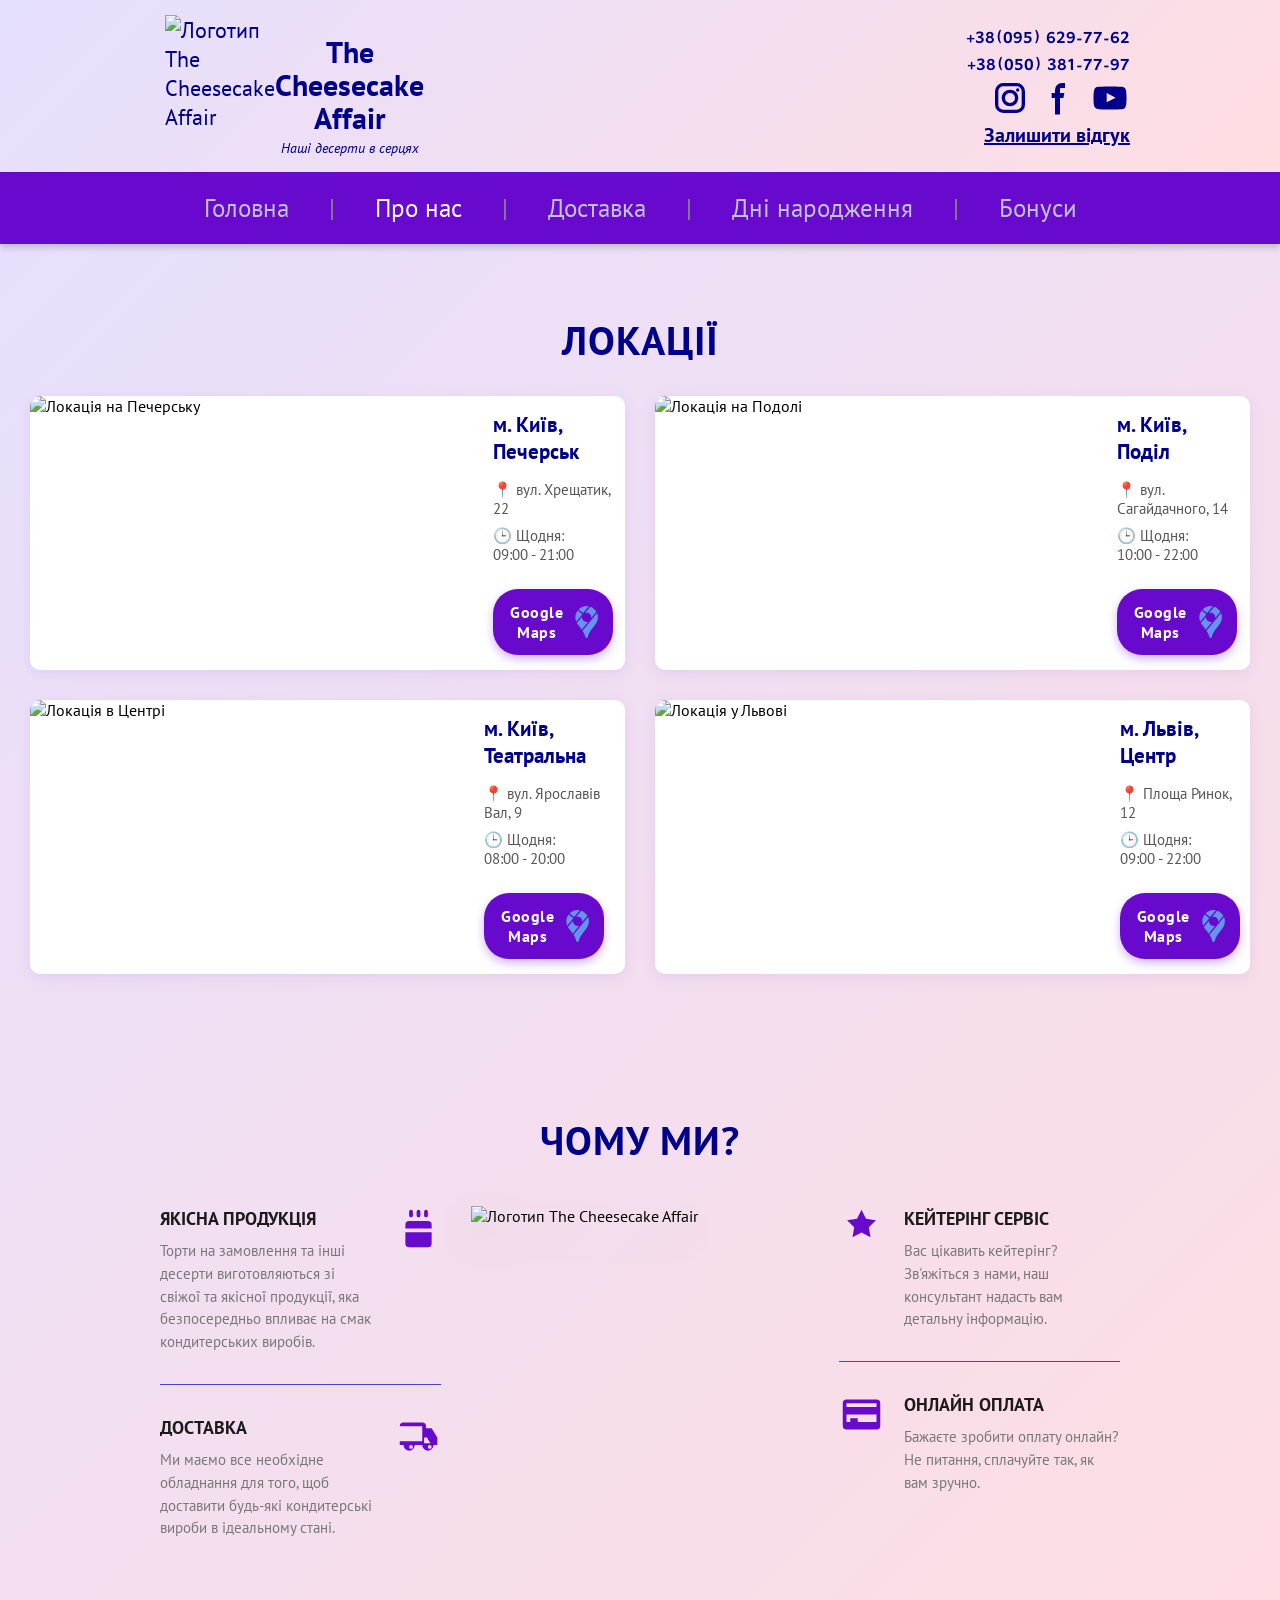
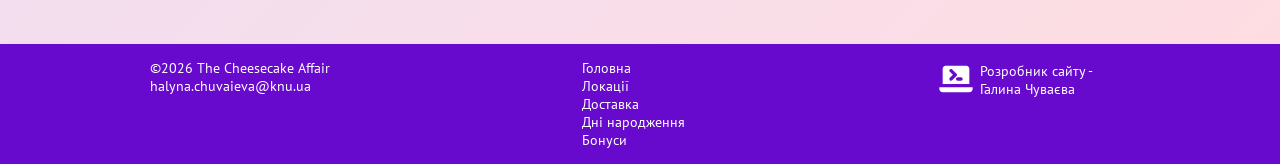
==== commit 4bc894df: "fix burger-menu" ====
--- a/about-us.html
+++ b/about-us.html
@@ -97,7 +97,7 @@
             <span></span>
             <span></span>
         </div>
-        <div class="menu">
+        <div class="menu" id="menu">
             <ul>
                 <li><a class="active" href="index.html">Головна</a></li>
                 <li class="separator">|</li>
--- a/styles/navbar.css
+++ b/styles/navbar.css
@@ -71,7 +71,7 @@
 .burger-menu {
     display: none;
     flex-direction: column;
-    justify-content: space-around;
+    justify-content: space-between;
     width: 30px;
     height: 25px;
     cursor: pointer;
--- a/styles/content.css
+++ b/styles/content.css
@@ -120,6 +120,13 @@
     transition: transform 0.2s ease;
 }
 
+.buy button svg{
+    fill: transparent;
+    transition: fill 250ms cubic-bezier(0.175, 0.885, 0.32, 1.275);
+}
+.buy button svg:hover{
+    fill:#00008b;
+}
 .items_container .item .buy button:hover {
     transform: scale(1.1);
 }
--- a/styles/about-us.css
+++ b/styles/about-us.css
@@ -16,6 +16,7 @@
     color: #00008b;
     font-size: 2.5rem; /* Зробимо заголовок трохи більшим і виразнішим */
     margin-bottom: 30px;
+    margin-top: 70px;
     text-transform: uppercase; /* Додаємо стилю */
     letter-spacing: 1px;
 }
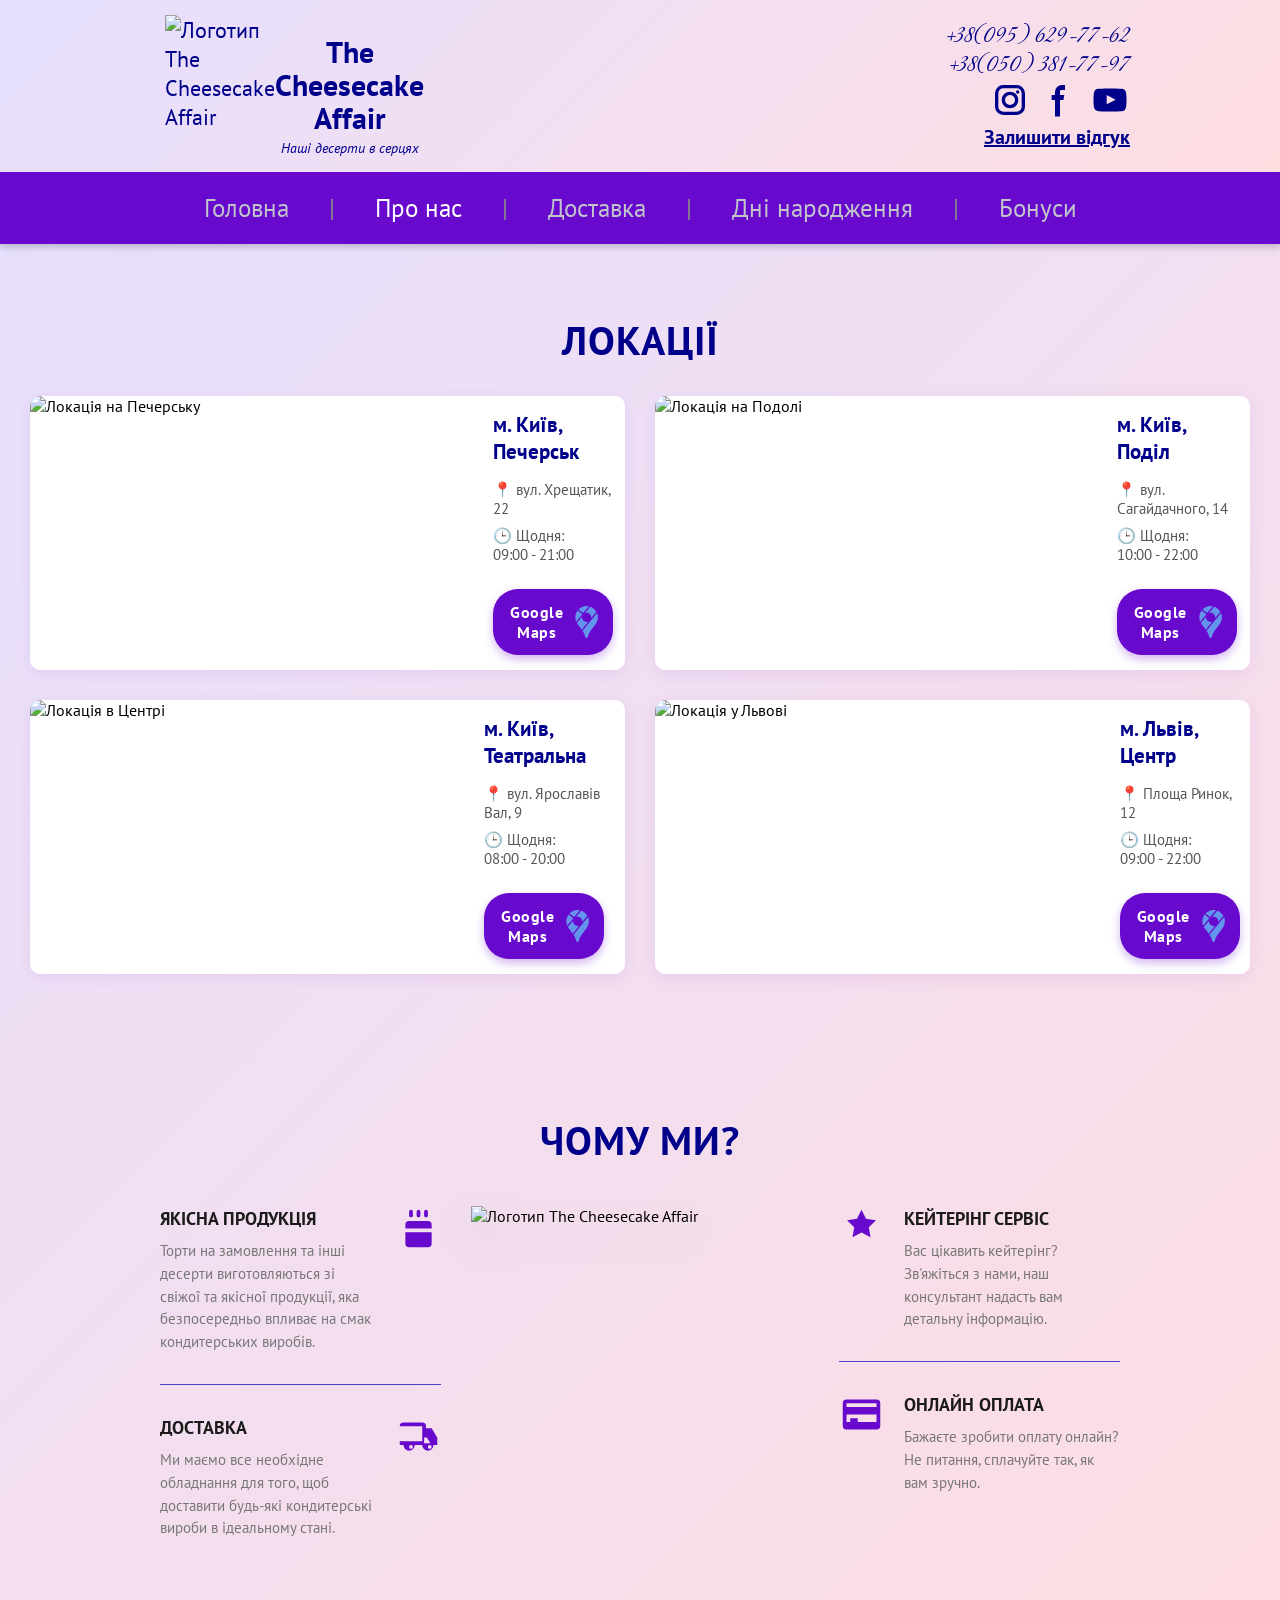
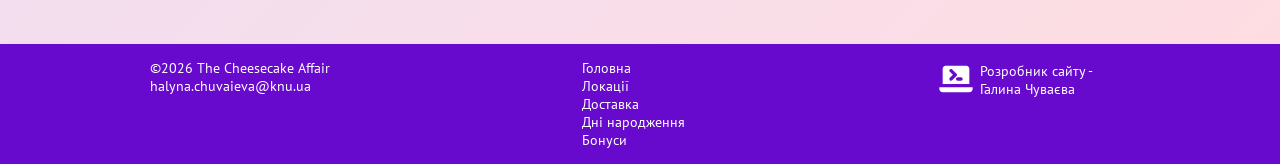
==== commit 4b3a8ec9: "replace tag to main and replace phone font" ====
--- a/about-us.html
+++ b/about-us.html
@@ -11,7 +11,6 @@
     <link rel="stylesheet" href="./styles/navbar.css">
     <link rel="stylesheet" href="./styles/slider.css">
     <link rel="stylesheet" href="./styles/content.css">
-    <link rel="stylesheet" href="./styles/text-block.css">
     <link rel="stylesheet" href="./styles/footer.css">
     <link rel="stylesheet" href="./styles/pagination.css">
     <link rel="stylesheet" href="./styles/feedback.css">
--- a/styles/header.css
+++ b/styles/header.css
@@ -1,6 +1,6 @@
 @font-face {
     font-family: 'MyPhoneFont';
-    src: url('../fonts/Ramsina-Regular.woff') format('woff');
+    src: url('../fonts/Carattere-Regular.woff2') format('woff2'), url('../fonts/Carattere-Regular.woff') format('woff');
     font-weight: normal;
     font-style: normal;
 }
--- a/styles/content.css
+++ b/styles/content.css
@@ -1,5 +1,5 @@
 /*CONTENT*/
-content {
+.content {
     width: 100%;
     display: flex;
     flex-direction: column;
@@ -8,7 +8,7 @@
     margin: 0;
 }
 
-content .container {
+.content .container {
     /*to keep items and list as the whole component*/
     width: 90%;
     background-color: rgb(237, 240, 244);
@@ -22,7 +22,7 @@
 
 
 /* --- Основний контейнер --- */
-content .items-wrapper {
+.content .items-wrapper {
     display: flex;
     flex-direction: column;
     align-items: center;
@@ -34,7 +34,7 @@
     box-sizing: border-box;
 }
 
-content .items_container {
+.content .items_container {
     width: 100%;
     display: flex;
     flex-wrap: wrap; /* Дозволяє карткам переноситися на новий рядок */
@@ -136,7 +136,7 @@
 }
 
 /* --- Блок з текстом під картками (дві колонки) --- */
-content .container {
+.content .container {
     display: flex;
     background-color: rgba(255, 255, 255, 0.5); /* Напівпрозорий білий */
 
@@ -163,7 +163,7 @@
     box-sizing: border-box;
 }
 
-content .text-content {
+.content .text-content {
     flex: 1; /* Змушує обидві колонки займати рівно по 50% вільного місця */
     font-size: 14px;
     line-height: 22px; /* Інтервал за вимогами лаби */
@@ -180,7 +180,7 @@
     padding: 0;
 }
 
-content .text-content p {
+.content .text-content p {
     margin: 0;
 }
 
@@ -199,7 +199,7 @@
 
 @media (max-width: 1024px) {
     /* Планшети */
-    content .container {
+    .content .container {
         width: 90%; /* Збігається з шириною контейнера карток на планшетах */
         gap: 30px;
     }
@@ -207,7 +207,7 @@
 
 @media (max-width: 768px) {
     /* Великі смартфони */
-    content .container {
+    .content .container {
         width: 95%; /* Збігається з шириною контейнера карток на телефонах */
         flex-direction: column; /* Текст стає в одну колонку один під одним */
         gap: 20px;
@@ -224,7 +224,7 @@
 
 @media (max-width: 480px) {
     /* Малі смартфони */
-    content .container {
+    .content .container {
         width: 100%;
         padding: 1.5rem 15px;
     }
@@ -235,11 +235,11 @@
 
 /* 1. Планшети (від 769px до 1024px) - 2 картки в ряд */
 @media (max-width: 1024px) {
-    content .items-wrapper {
+    .content .items-wrapper {
         width: 90%;
     }
 
-    content .items_container {
+    .content .items_container {
         gap: 15px;
     }
 
@@ -259,12 +259,12 @@
 
 /* 2. Великі смартфони (від 481px до 768px) - 2 картки в ряд, менші відступи */
 @media (max-width: 768px) {
-    content .items-wrapper {
+    .content .items-wrapper {
         width: 95%;
         padding: 15px 10px;
     }
 
-    content .items_container {
+    .content .items_container {
         gap: 12px;
     }
 
@@ -298,7 +298,7 @@
 
 /* 3. Малі смартфони (до 480px) - 1 картка в ряд */
 @media (max-width: 480px) {
-    content .items_container {
+    .content .items_container {
         gap: 10px;
     }
 
